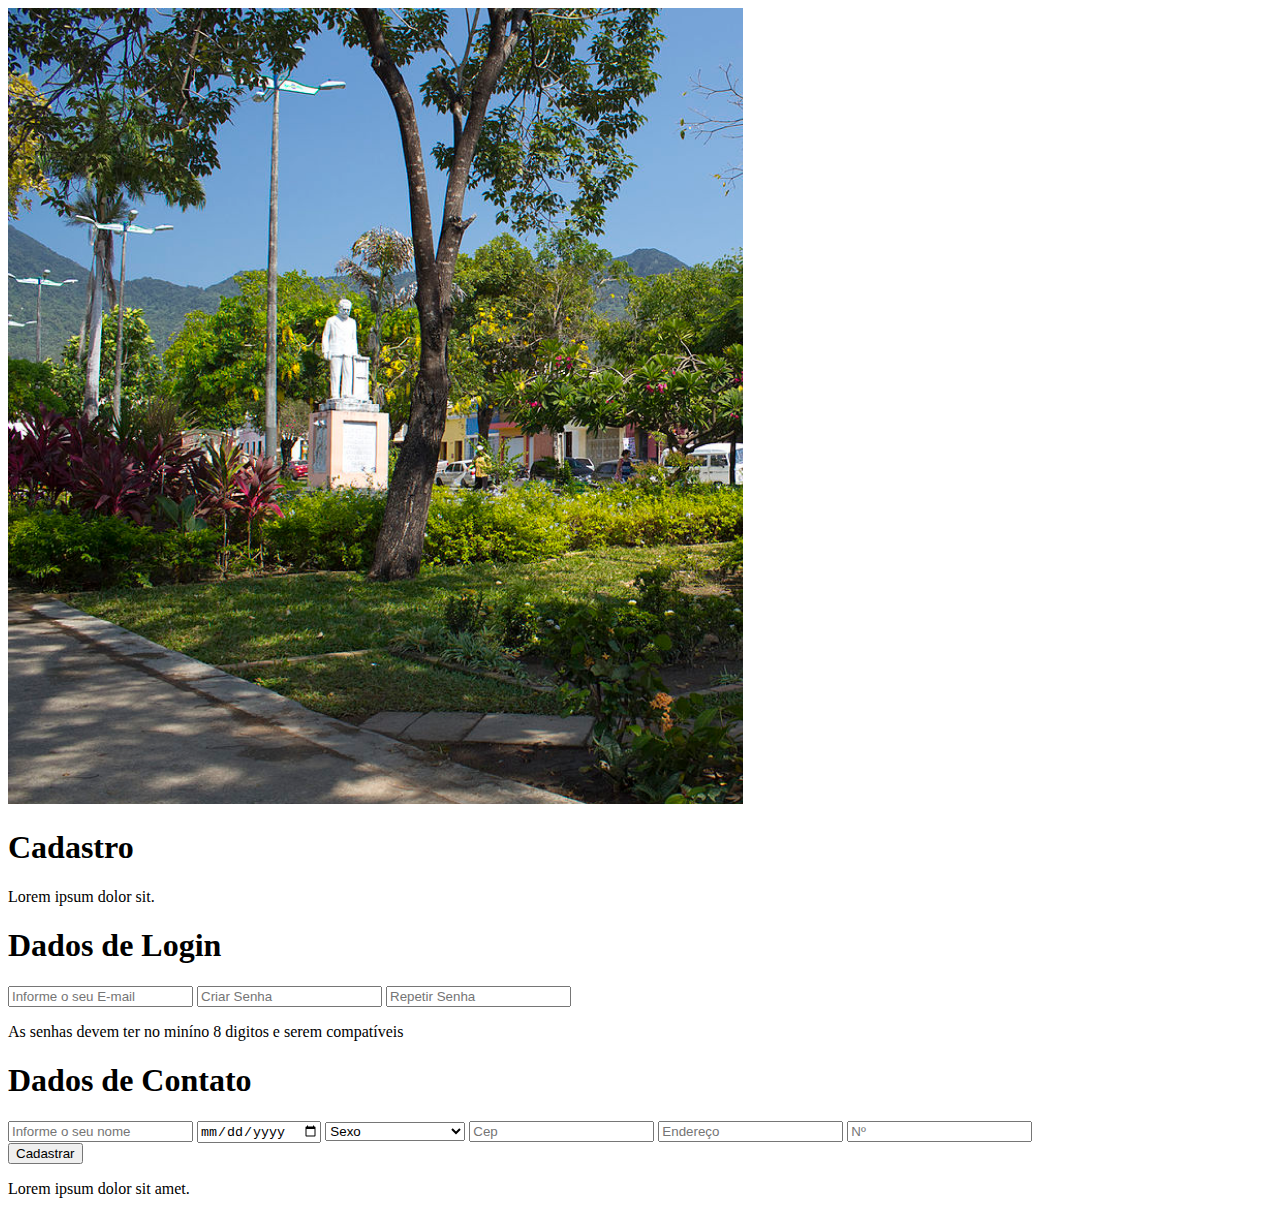
==== assets/ouvidoria/ouvidoria.html @ 91027ccb "Add files via upload" ====
<!DOCTYPE html>
<html lang="pt-br">
<head>
    <meta charset="UTF-8">
    <meta http-equiv="X-UA-Compatible" content="IE=edge">
    <meta name="viewport" content="width=device-width, initial-scale=1.0">
    <link rel="stylesheet" href="../ouvidoria.css">
    <title>Login</title>
</head>
<body>
    <main class="container">
        <div class="imagem-fundo">
            <img src="/img/maranguape-img-login1.png" alt="">
        </div>
        <div class="container-left">
            <div class="container-login container-cadastrar" id="cadaster">
                <div class="cadastro">
                    <h1>Cadastro</h1>
                    <p>Lorem ipsum dolor sit.</p>
                </div>

                <form action="" class="formulario-cadastro">
                    <div class="dados-login">
                        <h1>Dados de Login</h1>
                    </div>

                    <div class="dados-cadastro">
                        <input type="email" class="email" name="" id="" placeholder="Informe o seu E-mail">
                        <input type="password" name="" id="pass1" class="senha" placeholder="Criar Senha" oninput="senha()">
                        <input type="password" name="" id="pass2" class="repetir" placeholder="Repetir Senha" oninput="senha()">
                        <p class="mensagem">As senhas devem ter no miníno 8 digitos e serem compatíveis</p>
                    </div>

                    <div class="contato">
                        <h1>Dados de Contato</h1>
                    </div>

                    <div class="dados-contato">
                        <input type="text" name="" id="" class="nome" placeholder="Informe o seu nome">
                        <input type="date" name="" id="" placeholder="Nascimento">
                        <select name="" id="">
                            <option value="sexo">Sexo</option>
                            <option value="masculino">Masculino</option>
                            <option value="feminino">Feminino</option>
                            <option value="naodizer">Prefiro não informar</option>
                        </select>
                        <input type="number" name="" id="" class="cep" placeholder="Cep">
                        <input type="text" name="" id="" class="endereco" placeholder="Endereço">
                        <input type="number" name="" id="" class="numero" placeholder="Nº">
                    </div>

                    <div class="cadastrar">
                        <input type="submit" value="Cadastrar" class="botao-cadastro">
                        <p>Lorem ipsum dolor sit <span id="login">amet.</span></p>
                    </div>
                </form>
            </div>
        </div>

        <div class="container-right">

        </div>
    </main>
    


    <script src="./login/login.js"></script>
</body>
</html>
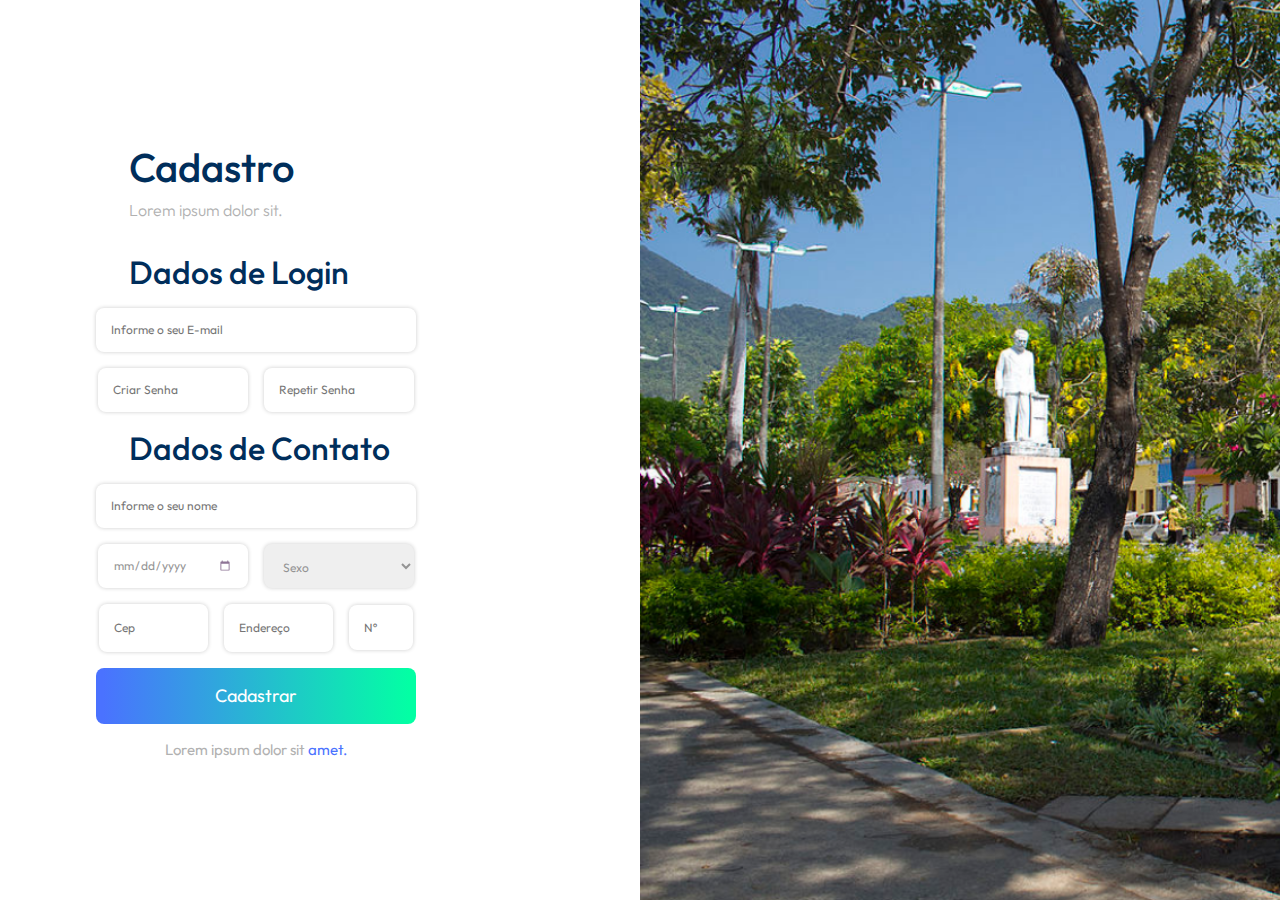
==== commit fccb93ec: "Update ouvidoria.html" ====
--- a/assets/ouvidoria/ouvidoria.html
+++ b/assets/ouvidoria/ouvidoria.html
@@ -4,7 +4,7 @@
     <meta charset="UTF-8">
     <meta http-equiv="X-UA-Compatible" content="IE=edge">
     <meta name="viewport" content="width=device-width, initial-scale=1.0">
-    <link rel="stylesheet" href="../ouvidoria.css">
+    <link rel="stylesheet" href="/assets/styles/ouvidoria.css">
     <title>Login</title>
 </head>
 <body>
@@ -64,6 +64,6 @@
     
 
 
-    <script src="./login/login.js"></script>
+    <script src="/assets/script/script.js"></script>
 </body>
 </html>
--- a/assets/styles/ouvidoria.css
+++ b/assets/styles/ouvidoria.css
@@ -0,0 +1,1716 @@
+@import url('https://fonts.googleapis.com/css2?family=Outfit:wght@100;200;300;400;500;600;700&display=swap');
+
+*{
+    margin: 0;
+    padding: 0;
+    box-sizing: border-box;
+    font-family: 'Outfit', sans-serif;
+}
+
+.container{
+    width: 100%;
+    height: 100vh;
+    display: flex;
+    align-items: center;
+    justify-content: space-between;
+    flex-direction: row;
+}
+
+.imagem-fundo{
+    position: absolute;
+    z-index: -1;
+    display: none;
+}
+
+.container-left{
+    width: 50%;
+    height: 100vh;
+}
+
+.container-login{
+    width: 80%;
+    height: 100vh;
+    display: flex;
+    align-items: center;
+    justify-content: center;
+    flex-direction: column;
+    gap: 2rem;
+}
+
+.login{
+    width: 55%;
+    height: auto;
+    display: flex;
+    flex-direction: column;
+    align-items: flex-start;
+    justify-content: flex-start;
+}
+
+.login h1{
+    font-size: 3.125rem;
+    font-weight: 500;
+    color: #002E5B;
+}
+
+.login p{
+    color: #B1B1B1;
+    font-size: 0.9375rem;
+}
+
+.formulario-login{
+    display: flex;
+    align-items: center;
+    justify-content: center;
+    flex-direction: column;
+    gap: 1rem;
+}
+
+.input-senha{
+    display: flex;
+    flex-direction: row;
+    align-items: center;
+    margin-left: 1.2rem;
+}
+
+.caixasenha{
+    position: relative;
+    top: 0;
+    right: 1.75rem;
+}
+
+.caixasenha .mostrar img,
+.caixasenha .esconder img{
+    width: 1.25rem;
+    cursor: pointer;
+}
+
+.caixasenha .mostrar{
+    display: none;
+}
+
+.input-email input,
+.input-senha input{
+    width: 21.875rem;
+    height: 4rem;
+    border-radius: 8px;
+    border: none;
+    box-shadow: 0 0 4px rgba(0, 0, 0, 0.2);
+    padding: 15px;
+    font-size: 1.125rem;
+    color: #949494;
+    outline: none;
+}
+
+.input-email input::placeholder,
+.input-senha input::placeholder{
+    color: #B1B1B1;
+}
+
+.botoes{
+    width: 95%;
+    display: flex;
+    align-items: center;
+    justify-content: center;
+    flex-direction: row;
+    gap: 0.75rem;
+}
+
+.botoes .entrar,
+.botoes .visitante{
+    width: 10.6875rem;
+    height: 4rem;
+    border: none;
+    border-radius: 8px;
+    font-size: 1.25rem;
+    font-weight: 500;
+}
+
+.botoes .entrar{
+    background-image: linear-gradient(to right, #4A72FF 2.09%, #03FFA4 97.91%);
+    color: #ffffff;
+}
+
+.botoes .visitante{
+    border: 1px solid;
+    cursor: pointer;
+    outline: none;
+    -webkit-transform: translate(0);
+    transform: translate(0);
+    border-image: linear-gradient(to right, #4A72FF, #03FFA4);
+    background-image: linear-gradient(-45deg, #4A72FF, #03FFA4);
+    border-radius: 8px;
+    box-shadow: 1px 1px 10px rgba(255, 255, 255, 0.438);
+    -webkit-transition: box-shadow 0.25s;
+    color: white;
+}
+
+
+.visitante .text {
+    background-clip: text;
+    -webkit-background-clip: text;
+    -webkit-text-fill-color: transparent;
+    background-image: linear-gradient(45deg, #4A72FF, #03FFA4);
+    font-size: 1.25rem;
+    font-weight: 500;
+  }
+  
+  .visitante:after {
+    content: "";
+    border-radius: 8px;
+    position: absolute;
+    margin: 0.03rem;
+    top: 0;
+    left: 0;
+    bottom: 0;
+    right: 0;
+    z-index: -1;
+    background: #fff;
+  }
+
+.cadastrar{
+    width: 100%;
+    display: flex;
+    align-items: center;
+    justify-content: center;
+    text-align: center;
+    font-size: 0.9357rem;
+}
+
+.cadastrar p{
+    color: #B1B1B1;
+}
+.cadastrar span{
+    color: #4A72FF;
+    cursor: pointer;
+}
+
+.cadastro{
+    width: 56%;
+    display: flex;
+    flex-direction: column;
+    gap: 0.5rem;
+}
+
+.cadastro h1{
+    font-size: 2.5rem;
+    font-weight: 500;
+    color: #002E5B;
+}
+
+.cadastro p{
+    font-size: 0.9375;
+    font-weight: 300;
+    color: #b1b1b1;
+}
+
+.contato h1,
+.dados-login h1{
+    font-size: 1.5675;
+    color: #002E5B;
+    font-weight: 500;
+}
+
+.formulario-cadastro{
+    width: 100%;
+    display: flex;
+    align-items: center;
+    justify-content: center;
+    flex-direction: column;
+    gap: 1rem;
+}
+
+.dados-login,
+.contato{
+    width: 56%;
+}
+
+.dados-cadastro,
+.dados-contato{
+    width: 80%;
+    display: flex;
+    align-items: center;
+    justify-content: center;
+    flex-direction: row;
+    flex-wrap: wrap;
+    gap: 1rem;
+    text-align: center;
+}
+
+.dados-cadastro p{
+    font-size: 0.65rem;
+    display: none;
+}
+
+.dados-cadastro input[type="email"],
+.dados-contato .nome{
+    width: 21.875rem;
+    height: 3rem;
+    border-radius: 8px;
+    border: none;
+    box-shadow: 0 0 4px rgba(0, 0, 0, 0.2);
+    padding: 15px;
+    font-size: 0.875rem;
+    color: #949494;
+    outline: none;
+}
+
+.dados-cadastro input[type="password"],
+.dados-contato input[type="date"],
+.dados-contato select{
+    width: 10.5rem;
+    height: 3rem;
+    border-radius: 8px;
+    border: none;
+    box-shadow: 0 0 4px rgba(0, 0, 0, 0.2);
+    padding: 15px;
+    font-size: 0.875rem;
+    color: #949494;
+    outline: none;
+}
+
+.dados-contato input[type="date"]::-webkit-calendar-picker-indicator{
+    cursor: pointer;
+    filter: invert(0.8) brightness(50%) sepia(100%) saturate() hue-rotate(240deg);
+}
+
+.dados-contato .cep,
+.dados-contato .endereco{
+    width: 8rem;
+    height: 3rem;
+    border-radius: 8px;
+    border: none;
+    box-shadow: 0 0 4px rgba(0, 0, 0, 0.2);
+    padding: 15px;
+    font-size: 0.875rem;
+    color: #949494;
+    outline: none;
+}
+
+.dados-contato .numero{
+    width: 4rem;
+    height: 2.8375rem;
+    border-radius: 8px;
+    border: none;
+    box-shadow: 0 0 4px rgba(0, 0, 0, 0.2);
+    padding: 15px;
+    font-size: 0.875rem;
+    color: #949494;
+    outline: none;
+}
+
+.cadastrar{
+    width: 100%;
+    display: flex;
+    flex-direction: column;
+    gap: 1rem;
+}
+
+.cadastrar input[type="submit"]{
+    width: 21.875rem;
+    height: 3.5rem;
+    border-radius: 8px;
+    border: none;
+    padding: 15px;
+    font-size: 1.125rem;
+    outline: none;
+    background-image: linear-gradient(to right, #4A72FF 2.09%, #03FFA4 97.91%);
+    color: #ffffff;
+    cursor: pointer;
+}
+.container-right{
+    width: 50%;
+    height: 100vh;
+    background-image: url(/img/maranguape-img-login1.png);
+    background-size: cover;
+}
+
+/* ---- AQUI COMEÇA A RESPONSIVIDADE DO SITE ---- */
+
+@media screen and (min-width: 1280px){
+    .cadastro,
+    .dados-login,
+    .contato{
+        margin-left: 6rem;
+    }
+
+    .dados-cadastro{
+        width: 70%;
+    }
+
+    .dados-contato{
+        width: 70%;
+    }
+
+    .dados-cadastro input[type="email"],
+    .dados-cadastro input[type="password"],
+    .dados-contato input[type="text"],
+    .dados-contato input[type="date"],
+    .dados-contato select,
+    .dados-contato input[type="number"],
+    .dados-contato input[type="text"],
+    .dados-contato input[type="number"]{
+        font-size: 0.75rem;
+    }
+}
+
+@media screen and (width: 1180px) and (orientation: landscape){
+    .login{
+        width: 70%;
+    }
+
+    .cadastro,
+    .dados-login,
+    .contato{
+        margin-right: 4rem;
+    }
+    
+}
+
+@media screen and (min-width: 1025px){
+.dados-cadastro input[type="password"],
+.dados-contato input[type="date"],
+.dados-contato select{
+    width: 9.4rem;
+    height: 2.75rem;
+}
+    .cadastro,
+    .dados-login,
+    .contato{
+        margin-right: 4rem;
+    }
+    
+.dados-contato .cep,
+.dados-contato .endereco{
+    width: 6.8rem;
+}
+}
+
+@media screen and (width: 1024px) and (orientation: landscape){
+    .login{
+        width: 80%;
+    }
+    
+    
+    .cadastro,
+    .dados-login,
+    .contato{
+        margin-right: 4.5rem;
+    }
+
+    .cadastro h1{
+        font-size: 2.5rem;
+    }
+
+    .dados-login h1,
+    .contato h1{
+        font-size: 1.5rem;
+    }
+
+    .cadastro p{
+        font-size: 0.85rem;
+    }
+    
+.dados-cadastro input[type="password"],
+.dados-contato input[type="date"],
+.dados-contato select{
+    width: 9.5rem;
+    height: 2.75rem;
+}
+
+    
+.dados-contato .numero{
+    width: 4rem;
+    height: 2.75rem;
+}
+
+    
+.dados-contato .cep,
+.dados-contato .endereco{
+    width: 7rem;
+    height: 2.75rem;
+}
+
+    .container-cadastrar{
+        height: 100vh;
+        display: flex;
+        align-items: center;
+        justify-content: center;
+        flex-direction: column;
+        gap: 0.5rem;
+    }
+}
+
+
+.dados-cadastro input[type="email"],
+.dados-contato .nome{
+    width: 20rem;
+    height: 2.75rem;
+}
+
+
+.cadastrar input[type="submit"]{
+    width: 20rem;
+    height: 3.5rem;
+}
+
+@media screen and (max-width: 980px) and (orientation: landscape){
+    .dados-cadastro input[type="password"]{
+        width: 9rem;
+    }
+
+    .dados-contato input[type="date"]{
+        width: 9.5rem;
+    }
+
+    .dados-contato select{
+        width: 8.5rem;
+    }
+
+    .dados-contato .cep{
+        width: 5rem;
+    }
+
+    .dados-contato .numero{
+        width: 4rem;
+    }
+
+    .cadastro,
+    .dados-login,
+    .contato{
+        margin-right: 4rem;
+    }
+
+    .dados-login h1,
+    .contato h1{
+        font-size: 1rem;
+    }
+}
+
+@media screen and (max-width: 1023px) and (orientation: landscape){
+    .dados-cadastro input[type="password"]{
+        width: 8rem;
+    }
+
+    .dados-contato input[type="date"]{
+        width: 8.75rem;
+    }
+
+    .dados-contato select{
+        width: 8.5rem;
+    }
+
+    .dados-contato .cep{
+        width: 5rem;
+    }
+
+    .cadastro h1{
+        font-size: 1.25rem;
+    }
+
+    .formulario-cadastro{
+        display: flex;
+        gap: 0.75rem;
+    }
+
+    .dados-contato .numero{
+        width: 3rem;
+    }
+
+    .cadastro,
+    .dados-login,
+    .contato{
+        margin-right: 4rem;
+    }
+
+    .dados-login h1,
+    .contato h1{
+        font-size: 1rem;
+    }
+}
+
+@media screen and (max-width: 915px) and (orientation: landscape){
+    .container-left{
+        width: 100%;
+        height: 100vh;
+        display: flex;
+        align-items: center;
+        justify-content: center;
+    }
+
+    .container-login{
+        height: 100vh;
+        border-radius: 16px;
+        box-shadow: 0 0 8px rgba(0, 0, 0, 0.2);
+        background-color: #fff;
+    }
+
+    .input-email input,
+    .input-senha input{
+        height: 3.2rem;
+    }
+
+    .botoes .visitante,
+    .botoes .entrar{
+        height: 3rem;
+    }
+
+    .login{
+        width: 50%;
+    }
+
+    .container-right{
+        display: none;
+    }
+
+    .container-cadastrar{
+        display: flex;
+        gap: 0.3rem;
+    }
+
+    .dados-cadastro input[type="password"]{
+        width: 17.75rem;
+        height: 2rem;
+    }
+
+    .dados-contato input[type="date"]{
+        height: 2rem;
+    }
+    .dados-contato input[type="date"],
+    .dados-contato select{
+        width: 8rem;
+        font-size: 0.8rem;
+    }
+    
+
+    .dados-cadastro input[type="email"]{
+        width: 36rem;
+        height: 2rem;
+        font-size: 0.8rem;
+    }
+.dados-contato .nome{
+    width: 28rem;
+    height: 2rem;
+    font-size: 0.8rem;
+}
+
+    .dados-login h1,
+    .contato h1{
+        font-size: 1rem;
+    }
+
+    .cadastro h1{
+        font-size: 1.25rem;
+    }
+
+    .cadastro{
+        display: flex;
+        gap: 0;
+    }
+
+    .cadastro,
+    .dados-login,
+    .contato{
+        margin-right: 9rem;
+    }
+
+
+.dados-contato .numero{
+    height: 2rem;
+    font-size: 0.8rem;
+}
+.dados-contato .cep,
+.dados-contato .endereco{
+    height: 2rem;
+    font-size: 0.8rem;
+}
+
+.dados-contato .cep{
+    width: 7rem;
+}
+
+.dados-contato .endereco{
+    width: 16rem;
+}
+
+.cadastrar input[type="submit"]{
+    width: 26rem;
+    height: 3rem;
+}
+.dados-cadastro,
+.dados-contato,
+.cadastrar{
+    display: flex;
+    gap: 0.5rem;
+}
+
+.imagem-fundo{
+    display: block;
+}
+
+.imagem-fundo img{
+    width: 100%;
+    margin-left: 2rem;
+}
+
+.imagem-fundo img{
+    margin-left: 3.5rem;
+}
+
+.container-login{
+    margin-top: 4rem;
+}
+}
+
+@media screen and (width: 915px) and (orientation: landscape){
+    .imagem-fundo img{
+        margin-left: 3.8rem;
+    }
+}
+
+@media screen and (max-width: 900px) and (orientation: landscape){
+    .dados-cadastro,
+    .dados-contato,
+    .cadastrar{
+        display: flex;
+        gap: 0.5rem;
+    }
+    
+.container-cadastrar{
+    height: 100vh;
+    display: flex;
+    align-items: center;
+    justify-content: center;
+    flex-direction: column;
+    gap: 0.5rem;
+}
+
+.cadastro h1{
+    font-size: 1.5rem;
+}
+
+.cadastro p{
+    font-size: 0.75rem;
+}
+
+.dados-login h1,
+.contato h1{
+    font-size: 1rem;
+}
+    .cadastro,
+    .dados-login,
+    .contato{
+        margin-right: 10rem;
+    }
+    .dados-cadastro input[type="password"]{
+        width: 17.5rem;
+        height: 2rem;
+        font-size: 0.6rem;
+    }
+
+    
+    .dados-cadastro input[type="email"]{
+        width: 40rem;
+        height: 2rem;
+        font-size: 0.6rem;
+    }
+
+    
+.dados-contato .nome{
+    height: 2rem;
+}
+
+    
+    .dados-contato select{
+        width: 7rem;
+        height: 2.75rem;
+        font-size: 0.6rem;
+    }
+    .dados-contato input[type="date"]{
+        width: 8.5rem;
+        height: 2rem;
+        font-size: 0.6rem;
+    }
+
+.dados-contato .cep,
+.dados-contato .endereco,
+.dados-contato .numero{
+    height: 2rem;
+}
+
+
+
+.cadastrar input[type="submit"]{
+    width: 34rem;
+    height: 3rem;
+}
+
+.dados-contato .endereco{
+    width: 12.5rem;
+}
+
+.cadastrar input[type="submit"]{
+    width: 35rem;
+    height: 2.75rem;
+}
+
+.cadastrar p{
+    font-size: 0.75rem;
+}
+}
+
+
+@media screen and (max-width: 896px) and (orientation: landscape){
+    .dados-cadastro input[type="password"]{
+        width: 16.75rem;
+        height: 2rem;
+        font-size: 0.7rem;
+    }
+    .dados-contato input[type="date"]{
+        width: 8rem;
+        height: 2rem;
+        font-size: 0.7rem;
+    }
+    .dados-contato .nome{
+        width: 25rem;
+    }
+
+    .dados-contato .cep,
+    .dados-contato .numero{
+        font-size: 0.7rem;
+    }
+
+    .dados-contato .endereco{
+        width: 14rem;
+        font-size: 0.7rem;
+    }
+    .cadastrar input[type="submit"]{
+        width: 33.5rem;
+    }
+}
+
+@media screen and (max-width: 855px) and (orientation: landscape){
+    .dados-cadastro input[type="password"]{
+        width: 16.5rem;
+    }
+
+    .container-login{
+        margin-left: 0rem;
+    }
+
+    .imagem-fundo img{
+        margin-left: 2.5rem;
+    }
+}
+
+
+@media screen and (max-width: 838px) and (orientation: landscape){
+    .dados-cadastro input[type="password"]{
+        width: 16.25rem;
+    }
+    
+.dados-contato .nome{
+    width: 24rem;
+}
+.dados-contato input[type="date"]{
+    width: 8rem;
+}
+
+.dados-contato .cep{
+    width: 5.5rem;
+}
+.cadastrar input[type="submit"]{
+    width: 32rem;
+}
+}
+
+@media screen and (max-width: 825px) and (orientation: landscape){
+    .dados-cadastro input[type="password"]{
+        width: 15.5rem;
+    }
+    
+.dados-contato .nome{
+    width: 24rem;
+}
+.dados-contato input[type="date"]{
+    width: 7rem;
+}
+
+.dados-contato .cep{
+    width: 5.5rem;
+}
+.cadastrar input[type="submit"]{
+    width: 32rem;
+}
+}
+@media screen and (max-width: 800px) and (orientation: landscape){
+    .dados-cadastro input[type="password"]{
+        width: 14.5rem;
+    }
+    
+.dados-contato .nome{
+    width: 22rem;
+}
+.dados-contato input[type="date"]{
+    width: 7rem;
+}
+
+
+.dados-contato select{
+    width: 6rem;
+}
+
+.dados-contato .cep{
+    width: 5.5rem;
+}
+.cadastrar input[type="submit"]{
+    width: 32rem;
+}
+}
+
+@media screen and (max-width: 775px) and (orientation: landscape){
+    .dados-cadastro input[type="password"]{
+        width: 14rem;
+    }
+    
+.dados-contato .nome{
+    width: 22rem;
+}
+.dados-contato input[type="date"]{
+    width: 6.5rem;
+}
+
+
+.dados-contato select{
+    width: 5.5rem;
+}
+
+.dados-contato .cep{
+    width: 5.5rem;
+}
+.cadastrar input[type="submit"]{
+    width: 32rem;
+}
+
+.imagem-fundo img{
+    margin-left: 0.1rem;
+}
+
+.container-login{
+    margin-left: 2rem;
+}
+}
+
+
+@media screen and (max-width: 912px) and (orientation: portrait){
+    .container-left{
+        width: 100%;
+        height: 100vh;
+        display: flex;
+        align-items: center;
+        justify-content: center;
+    }
+
+    .imagem-fundo{
+        display: block;
+    }
+
+    .imagem-fundo img{
+        width: 100%;
+        height: 100vh;
+        margin-top: -40rem;
+        position: fixed;
+    }
+
+    .container-login{
+        background-color: #fff;
+        box-shadow: 0 0 8px rgba(0, 0, 0, 0.2);
+        height: 70vh;
+        border-radius: 16px;
+    }
+
+    .container-right{
+        display: none;
+    }
+
+    .container-cadastrar{
+        height: 90vh;
+        display: flex;
+        align-items: center;
+        justify-content: center;
+        flex-direction: column;
+        gap: 0.2rem;
+    }
+
+    
+.dados-cadastro input[type="email"],
+.dados-contato .nome{
+    width: 26rem;
+    height: 2.75rem;
+}
+
+.dados-cadastro input[type="password"]{
+    width: 12.5rem;
+}
+
+
+.cadastrar input[type="submit"]{
+    width: 26rem;
+}
+
+.dados-contato input[type="date"],
+.dados-contato select{
+    width: 12.5rem;
+    height: 2.9rem;
+}
+
+    .dados-contato .cep{
+        width: 8rem;
+    }
+
+    .dados-contato .endereco{
+        width: 12rem;
+    }
+    
+    .cadastro,
+    .dados-login,
+    .contato{
+        margin-right: 3.25rem;
+    }
+}
+
+
+@media screen and (width: 912px) and (orientation: portrait){
+    .dados-contato input[type="date"],
+    .dados-contato select{
+        width: 9.6rem;
+    }
+
+    .dados-contato .cep{
+        width: 5rem;
+    }
+
+    .dados-contato .endereco{
+        width: 20rem;
+    }
+
+    .cadastro,
+    .dados-login,
+    .contato{
+        margin-left: 4rem;
+    }
+
+    .imagem-fundo img{
+        height: 70vh;
+        margin-top: -50rem;
+    }
+}
+
+@media screen and (max-width: 768px){
+    .dados-cadastro input[type="password"]{
+        width: 12.5rem;
+    }
+}
+
+@media screen and (width: 820px) and (orientation: portrait){
+    .imagem-fundo img{
+        width: 100%;
+        height: 60vh;
+    }
+}
+
+@media screen and (width: 768px) and (orientation: portrait){
+    .imagem-fundo img{
+        width: 100%;
+        height: 80vh;
+    }
+}
+
+@media screen and (width: 768px) and (orientation: landscape){
+    .imagem-fundo img{
+        width: 100%;
+        margin-right: -5rem;
+    }
+}
+
+@media screen and (max-width: 768px) and (orientation: landscape){
+    .dados-cadastro,
+    .dados-contato,
+    .cadastrar{
+        display: flex;
+        gap: 0.5rem;
+    }
+    .cadastro,
+    .dados-login,
+    .contato{
+        margin-left: 3rem;
+    }
+    .cadastro h1{
+        font-size: 0.9rem;
+    }
+
+    .cadastro p{
+        font-size: 0.55rem;
+    }
+
+    .contato h1,
+    .dados-login h1{
+        font-size: 0.7rem;
+    }
+.dados-cadastro input[type="email"]{
+    width: 28rem;
+    height: 2rem;
+    font-size: 0.55rem;
+}
+.dados-contato .nome{
+    width: 20rem;
+    height: 2rem;
+    font-size: 0.55rem;
+}
+.dados-cadastro input[type="password"]{
+    width: 13.5rem;
+    height: 2rem;
+    font-size: 0.55rem;
+}
+
+.dados-contato .cep{
+    width: 6rem;
+}
+
+.dados-contato .endereco{
+    width: 8.75rem;
+}
+
+.dados-contato .cep,
+.dados-contato .endereco,
+.dados-contato .numero,
+.dados-contato input[type="date"]{
+    height: 2rem;
+    font-size: 0.55rem;
+}
+
+.cadastrar p{
+    font-size: 0.55rem;
+}
+
+.dados-contato select{
+    height: 2.5rem;
+    font-size: 0.55rem;
+}
+.cadastrar input[type="submit"]{
+    width: 27.5rem;
+    height: 2.5rem;
+    display: flex;
+    justify-content: center;
+}
+}
+
+@media screen and (max-width: 680px) and (orientation: landscape){
+    .login{
+        margin-right: 6rem;
+    }
+    .dados-cadastro,
+    .dados-contato,
+    .cadastrar,
+    .container-cadastrar{
+        display: flex;
+        gap: 0.25rem;
+    }
+    .cadastro,
+    .dados-login,
+    .contato{
+        margin-left: 3rem;
+    }
+    .cadastro h1{
+        font-size: 0.9rem;
+    }
+
+    .cadastro p{
+        font-size: 0.55rem;
+    }
+
+    .contato h1,
+    .dados-login h1{
+        font-size: 0.7rem;
+    }
+.dados-cadastro input[type="email"]{
+    width: 28rem;
+    height: 1.8rem;
+    font-size: 0.55rem;
+}
+.dados-contato .nome{
+    width: 19rem;
+    height: 1.8rem;
+    font-size: 0.55rem;
+}
+.dados-cadastro input[type="password"]{
+    width: 13rem;
+    height: 1.8rem;
+    font-size: 0.55rem;
+}
+
+.dados-contato .cep{
+    width: 4rem;
+}
+
+.dados-contato .endereco{
+    width: 10.25rem;
+}
+
+.dados-contato input[type="date"]{
+    width: 6.5rem;
+}
+
+.dados-contato .cep,
+.dados-contato .endereco,
+.dados-contato .numero,
+.dados-contato input[type="date"]{
+    height: 1.8rem;
+    font-size: 0.55rem;
+}
+
+.cadastrar p{
+    font-size: 0.55rem;
+}
+
+.dados-contato select{
+    height: 2.5rem;
+    font-size: 0.55rem;
+}
+.cadastrar input[type="submit"]{
+    width: 26rem;
+    height: 2.25rem;
+    font-size: 0.75rem;
+}
+}
+
+@media screen and (max-width: 658px) and (orientation: landscape){
+    .cadastrar{
+        display: flex;
+        gap: 0.25rem;
+        line-height: 0.25rem;
+    }
+
+    .container-login{
+        margin-right: 2rem;
+    }
+
+    .formulario-cadastro{
+        display: flex;
+        gap: 0.25rem;
+    }
+
+
+    .dados-cadastro input[type="password"]{
+        width: 12.75rem;
+    }
+}
+
+
+@media screen and (max-width: 643px) and (orientation: landscape){
+    .dados-cadastro input[type="password"]{
+        width: 12rem;
+    }
+
+    .dados-contato .nome{
+        width: 17rem;
+    }
+
+    .dados-cadastro,
+    .dados-login{
+        display: flex;
+        gap: 1rem;
+    }
+
+    .formulario-cadastro{
+        display: flex;
+        gap: 1rem;
+    }
+
+    .cadastro h1{
+        font-size: 2rem;
+    }
+
+    .cadastro p{
+        font-size: 0.8rem;
+    }
+
+    .dados-login h1,
+    .contato h1{
+        font-size: 1.75rem;
+    }
+
+    .cadastrar input[type="submit"]{
+        width: 25rem;
+    }
+}
+
+@media screen and (max-width: 650px) and (orientation: portrait){
+    
+    .dados-cadastro input[type="password"]{
+        width: 12.25rem;
+    }
+
+    .dados-contato .nome{
+        width: 15rem;
+    }
+    
+    .dados-contato input[type="date"]{
+        width: 9rem;
+    }
+    .dados-contato select{
+        width: 10rem;
+    }
+
+    .dados-contato .cep{
+        width: 10rem;
+    }
+
+    .dados-contato .endereco{
+        width: 15rem;
+    }
+
+    .cadastro,
+    .dados-login,
+    .contato{
+        margin-right: 8rem;
+    }
+}
+
+
+@media screen and (max-width: 625px) and (orientation: portrait){
+    
+    .dados-cadastro input[type="password"]{
+        width: 11rem;
+    }
+    .dados-contato input[type="date"]{
+        width: 7rem;
+    }
+
+    .cadastrar input[type="submit"]{
+        width: 22rem;
+    }
+
+    .imagem-fundo img{
+        height: 80vh;
+    }
+}
+
+@media screen and (max-width: 550px) and (orientation: portrait){
+    .input-email input,
+    .input-senha input{
+        width: 19rem;
+    }
+
+    .botoes .entrar,
+    .botoes .visitante{
+        width: 9.1rem;
+    }
+
+    .login{
+        margin-right: 4rem;
+    }
+
+    .cadastro,
+    .dados-login,
+    .contato{
+        margin-right: 3.75rem;
+    }
+
+    .dados-cadastro input[type="email"]{
+        width: 19.25rem;
+    }
+
+    .dados-contato .nome{
+        width: 19.25rem;
+    }
+    
+    .dados-cadastro input[type="password"]{
+        width: 9rem;
+    }
+
+    
+    .dados-contato input[type="date"],
+    .dados-contato select{
+        width: 9rem;
+    }
+
+    
+.dados-contato .cep,
+.dados-contato .endereco{
+    width: 6.5rem;
+}
+
+.cadastro h1{
+    font-size: 2.5rem;
+}
+
+.dados-login h1,
+.contato h1{
+    font-size: 1.5rem;
+}
+
+.cadastrar input[type="submit"]{
+    width: 19rem;
+}
+
+
+.container-cadastrar{
+    height: 90vh;
+    display: flex;
+    align-items: center;
+    justify-content: center;
+    flex-direction: column;
+    gap: 1.5rem;
+}
+}
+
+@media screen and (max-width: 515px) and (orientation: portrait){
+    .dados-contato .nome{
+        width: 20rem;
+    }
+}
+
+@media screen and (max-width: 470px) and (orientation: landscape){
+    .container-login{
+        width: 90%;
+        height: 100vh;
+    }
+}
+
+@media screen and (max-width: 425px) and (orientation: portrait){
+    .container-login{
+        width: 90%;
+    }
+
+    .input-email input,
+    .input-senha input{
+        width: 17.5rem;
+    }
+
+    .botoes .entrar,
+    .botoes .visitante{
+        width: 8.5rem;
+    }
+
+    .login{
+        margin-right: 4rem;
+    }
+
+    .login p,
+    .cadastrar p{
+        font-size: 0.875rem;
+    }
+
+    
+    .dados-cadastro input[type="password"]{
+        width: 8.75rem;
+    }
+    
+    .dados-contato input[type="date"],
+    .dados-contato select{
+        width: 8.75rem;
+    }
+
+    
+.dados-contato .cep,
+.dados-contato .endereco{
+    width: 6.2rem;
+}
+
+
+.cadastrar input[type="submit"]{
+    width: 18.5rem;
+}
+}
+
+@media screen and (max-width: 410px) and (orientation: portrait){
+    .dados-cadastro input[type="password"]{
+        width: 7.25rem;
+    }
+    .dados-contato .cep{
+        width: 5rem;
+    }
+    
+    .dados-contato input[type="date"]{
+        width: 9rem;
+    }
+    .dados-contato select{
+        width: 7.3rem;
+    }
+}
+
+@media screen and (max-width: 400px) and (orientation: portrait){
+    .input-email input,
+    .input-senha input{
+        width: 15.5rem;
+    }
+
+    .botoes .entrar,
+    .botoes .visitante{
+        width: 7.5rem;
+    }
+
+    .login{
+        margin-right: 3rem;
+    }
+
+    .login p,
+    .cadastrar p{
+        font-size: 0.785rem;
+    }
+
+    
+    .dados-cadastro input[type="password"],
+    .dados-contato input[type="date"],
+    .dados-contato select{
+        width: 8.25rem;
+    }
+
+    
+.dados-contato .cep,
+.dados-contato .endereco{
+    width: 5.75rem;
+}
+
+.dados-contato .nome{
+    width: 100rem;
+}
+
+
+.cadastrar input[type="submit"]{
+    width: 17.75rem;
+}
+}
+
+@media screen and (max-height: 425px) and (max-width: 500px){
+    .dados-cadastro input[type="password"]{
+        width: 8rem;
+        height: 2rem;
+    }
+
+    .cadastro h1{
+        font-size: 1rem;
+    }
+
+    .dados-login h1,
+    .contato h1{
+        font-size: 0.75rem;
+    }
+
+    
+.cadastrar input[type="submit"]{
+    width: 18rem;
+}
+
+    .imagem-fundo{
+        display: none;
+    }
+}
+
+@media screen and (max-width: 376px) and (orientation: portrait){
+    .dados-cadastro input[type="password"],
+    .dados-contato input[type="date"],
+    .dados-contato select{
+        width: 7.8rem;
+        font-size: 0.7580rem;
+    }
+
+    .dados-login h1{
+        font-size: 1.4rem;
+    }
+
+    .contato h1{
+        font-size: 1.4rem;
+    }
+
+    
+.dados-cadastro input[type="email"],
+.dados-contato .nome,
+.dados-contato .cep,
+.dados-contato .endereco,
+.dados-contato .numero{
+    font-size: 0.7580rem;
+}
+    
+.dados-contato .cep,
+.dados-contato .endereco{
+    width: 5.25rem;
+}
+
+.cadastrar input[type="submit"]{
+    width: 17rem;
+}
+}
+
+
+@media screen and (max-width: 360px) and (orientation: portrait){
+
+    .dados-cadastro input[type="password"],
+    .dados-contato input[type="date"],
+    .dados-contato select{
+        width: 7.5rem;
+        font-size: 0.75rem;
+    }
+
+    .dados-cadastro input[type="email"],
+    .dados-contato .nome,
+    .dados-contato .cep,
+    .dados-contato .endereco,
+    .dados-contato .numero{
+        font-size: 0.75rem;
+    }
+    
+.dados-contato .cep,
+.dados-contato .endereco{
+    width: 5rem;
+}
+
+.cadastrar input[type="submit"]{
+    width: 16rem;
+}
+}
+
+@media screen and (max-height: 379px) and (max-width: 900px){
+    .cadastro,
+    .dados-login,
+    .contato{
+        display: none;
+    }
+    .cadastrar{
+        display: none;
+    }
+}
+
+@media screen and (max-width: 340px) and (orientation: portrait){
+
+    .input-email input,
+    .input-senha input{
+        width: 13.5rem;
+    }
+
+    .botoes .entrar,
+    .botoes .visitante{
+        width: 6.5rem;
+    }
+
+    .login{
+        margin-right: 3rem;
+    }
+
+    .login p,
+    .cadastrar p{
+        font-size: 0.785rem;
+    }
+    .dados-cadastro input[type="password"],
+    .dados-contato input[type="date"],
+    .dados-contato select{
+        width: 6.5rem;
+        font-size: 0.7rem;
+    }
+    
+.dados-contato .cep,
+.dados-contato .endereco{
+    width: 4.25rem;
+}
+
+.dados-contato .numero{
+    width: 3.5rem;
+}
+
+    .cadastro h1{
+        font-size: 1.5rem;
+    }
+
+    .contato h1,
+    .dados-login h1{
+        font-size: 1rem;
+    }
+
+    .cadastro,
+    .dados-login,
+    .contato{
+        margin-left: 1rem;
+    }
+    .cadastrar input[type="submit"]{
+        width: 14rem;
+    }
+}
+
+@media screen and (max-width: 280px) and (orientation: portrait){
+    .dados-cadastro input[type="password"],
+    .dados-contato input[type="date"],
+    .dados-contato select{
+        width: 5.75rem;
+        font-size: 0.7rem;
+    }
+    
+.dados-contato .cep,
+.dados-contato .endereco{
+    width: 3.5rem;
+}
+
+    .cadastro h1{
+        font-size: 1.3rem;
+    }
+
+    .cadastro p{
+        font-size: 0.75rem;
+    }
+
+    .contato h1,
+    .dados-login h1{
+        font-size: 0.8rem;
+    }
+
+    .cadastro,
+    .dados-login,
+    .contato{
+        margin-left: 1.25rem;
+    }
+    .cadastrar input[type="submit"]{
+        width: 13rem;
+        height: 2.75rem;
+    }
+}
+
+@media screen and (max-height: 168px) and (max-width: 896px){
+
+    .dados-cadastro input[type="email"],
+    .dados-cadastro input[type="password"],
+    .dados-contato .nome,
+    .dados-contato input[type="date"],
+    .dados-contato select,
+    .dados-contato .cep,
+    .dados-contato .endereco,
+    .dados-contato .numero{
+        font-size: 0.5rem;
+    }
+    
+    .dados-cadastro input[type="email"]{
+        width: 13rem;
+    }
+
+    .dados-cadastro input[type="password"]{
+        width: 7rem;
+    }
+
+    .dados-contato .nome{
+        width: 9rem;
+    }
+
+    .dados-contato input[type="date"]{
+        width: 2.5rem;
+    }
+
+    .dados-contato .cep{
+        width: 5rem;
+    }
+
+    .dados-contato select{
+        width: 5.5rem;
+    }
+
+    .cadastrar{
+        display: none;
+    }
+}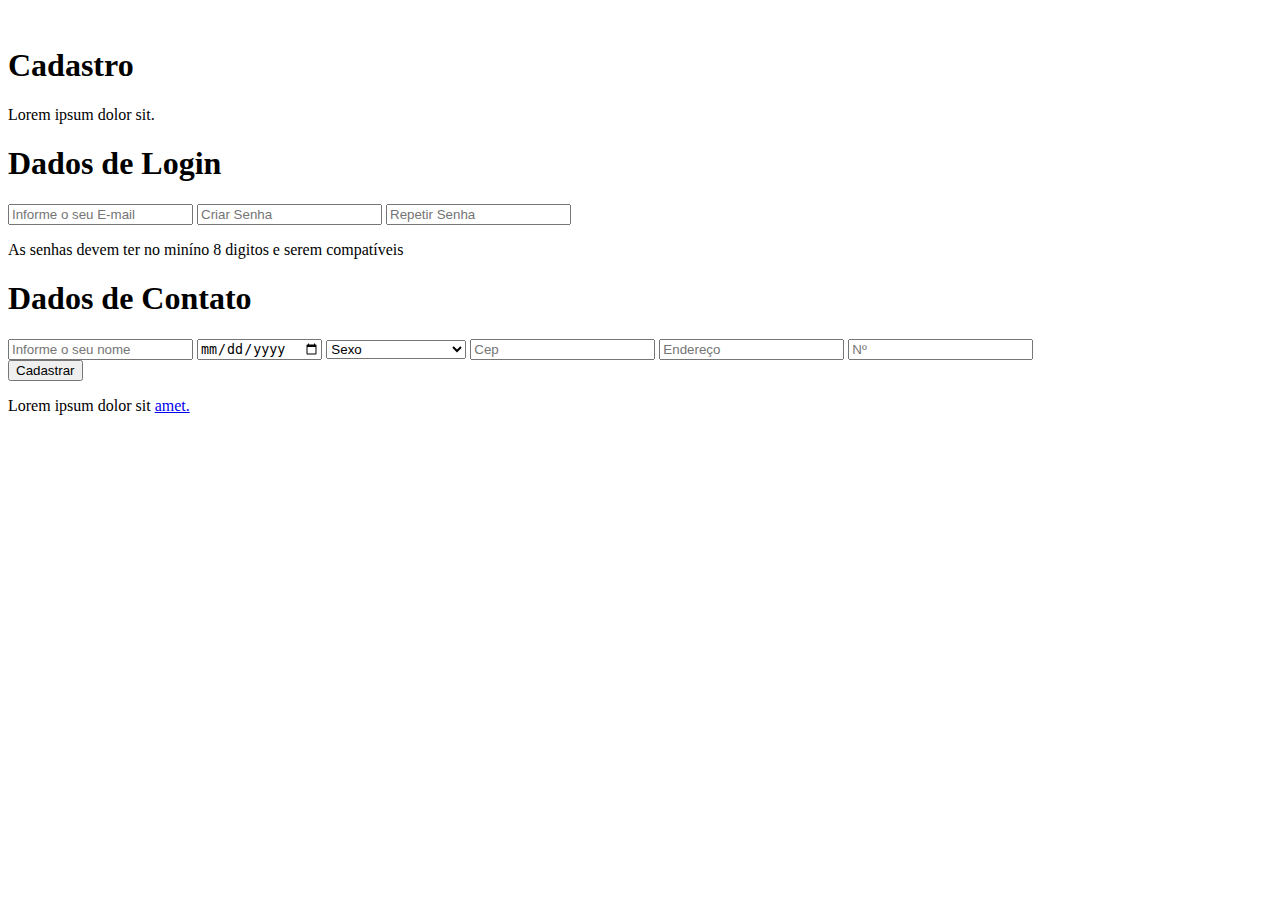
==== commit 8e1fc9c9: "Update ouvidoria.html" ====
--- a/assets/ouvidoria/ouvidoria.html
+++ b/assets/ouvidoria/ouvidoria.html
@@ -4,13 +4,13 @@
     <meta charset="UTF-8">
     <meta http-equiv="X-UA-Compatible" content="IE=edge">
     <meta name="viewport" content="width=device-width, initial-scale=1.0">
-    <link rel="stylesheet" href="/assets/styles/ouvidoria.css">
-    <title>Login</title>
+    <link rel="stylesheet" href="assets/styles/ouvidoria.css">
+    <title>Cadastrar-se</title>
 </head>
 <body>
     <main class="container">
         <div class="imagem-fundo">
-            <img src="/img/maranguape-img-login1.png" alt="">
+            <img src="img/maranguape-img-login1.png" alt="">
         </div>
         <div class="container-left">
             <div class="container-login container-cadastrar" id="cadaster">
@@ -51,7 +51,7 @@
 
                     <div class="cadastrar">
                         <input type="submit" value="Cadastrar" class="botao-cadastro">
-                        <p>Lorem ipsum dolor sit <span id="login">amet.</span></p>
+                        <p>Lorem ipsum dolor sit <span id="login"><a href="../index.html">amet.</a></span></p>
                     </div>
                 </form>
             </div>
